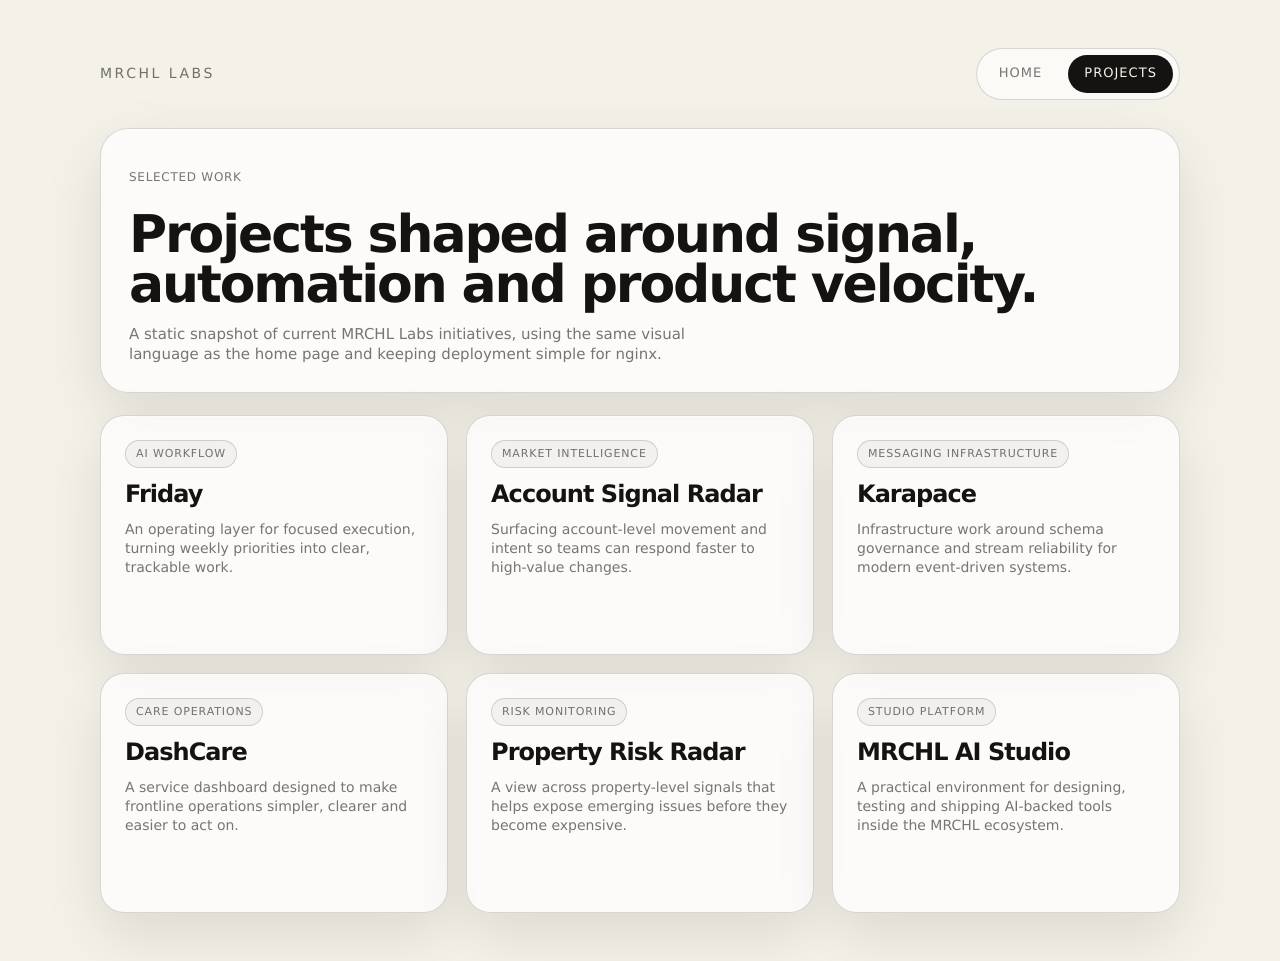
==== projects/index.html @ 1f5a484d "Improve static site and add projects page" ====
<!doctype html>
<html lang="en">
  <head>
    <meta charset="UTF-8" />
    <meta name="viewport" content="width=device-width, initial-scale=1" />
    <meta name="color-scheme" content="light dark" />
    <title>Projects · MRCHL Labs</title>
    <meta
      name="description"
      content="Selected MRCHL Labs projects including Friday, Account Signal Radar, Karapace, DashCare, Property Risk Radar and MRCHL AI Studio."
    />
    <link rel="icon" href="data:image/svg+xml,%3Csvg xmlns='http://www.w3.org/2000/svg' viewBox='0 0 64 64'%3E%3Crect width='64' height='64' rx='16' fill='black'/%3E%3Cpath d='M32 10 L52 24 L44 50 L20 50 L12 24 Z' fill='white' opacity='.92'/%3E%3C/svg%3E" />
    <link rel="stylesheet" href="/style.css" />
  </head>
  <body>
    <div class="noise" aria-hidden="true"></div>
    <main class="page-shell">
      <header class="site-header">
        <p class="site-title">MRCHL Labs</p>
        <nav class="site-nav" aria-label="Primary">
          <a class="nav-link" href="/">Home</a>
          <a class="nav-link is-active" href="/projects/">Projects</a>
        </nav>
      </header>

      <section class="projects-layout" aria-labelledby="projects-title">
        <div class="hero-card">
          <p class="eyebrow">Selected Work</p>
          <h1 class="hero-title" id="projects-title">Projects shaped around signal, automation and product velocity.</h1>
          <p class="hero-copy">
            A static snapshot of current MRCHL Labs initiatives, using the same visual language
            as the home page and keeping deployment simple for nginx.
          </p>
        </div>

        <div class="projects-grid">
          <article class="project-card">
            <div class="project-head">
              <span class="project-tag">AI Workflow</span>
              <h2 class="project-title">Friday</h2>
              <p class="project-copy">
                An operating layer for focused execution, turning weekly priorities into clear,
                trackable work.
              </p>
            </div>
          </article>

          <article class="project-card">
            <div class="project-head">
              <span class="project-tag">Market Intelligence</span>
              <h2 class="project-title">Account Signal Radar</h2>
              <p class="project-copy">
                Surfacing account-level movement and intent so teams can respond faster to high-value changes.
              </p>
            </div>
          </article>

          <article class="project-card">
            <div class="project-head">
              <span class="project-tag">Messaging Infrastructure</span>
              <h2 class="project-title">Karapace</h2>
              <p class="project-copy">
                Infrastructure work around schema governance and stream reliability for modern event-driven systems.
              </p>
            </div>
          </article>

          <article class="project-card">
            <div class="project-head">
              <span class="project-tag">Care Operations</span>
              <h2 class="project-title">DashCare</h2>
              <p class="project-copy">
                A service dashboard designed to make frontline operations simpler, clearer and easier to act on.
              </p>
            </div>
          </article>

          <article class="project-card">
            <div class="project-head">
              <span class="project-tag">Risk Monitoring</span>
              <h2 class="project-title">Property Risk Radar</h2>
              <p class="project-copy">
                A view across property-level signals that helps expose emerging issues before they become expensive.
              </p>
            </div>
          </article>

          <article class="project-card">
            <div class="project-head">
              <span class="project-tag">Studio Platform</span>
              <h2 class="project-title">MRCHL AI Studio</h2>
              <p class="project-copy">
                A practical environment for designing, testing and shipping AI-backed tools inside the MRCHL ecosystem.
              </p>
            </div>
          </article>
        </div>
      </section>
    </main>
  </body>
</html>
---- style.css ----
:root {
  --bg: #f4f1e8;
  --fg: #141311;
  --muted: color-mix(in oklab, var(--fg) 58%, transparent);
  --hairline: color-mix(in oklab, var(--fg) 16%, transparent);
  --card: color-mix(in oklab, white 72%, transparent);
  --cardHover: color-mix(in oklab, white 78%, transparent);
  --shadow: 0 22px 60px color-mix(in oklab, black 10%, transparent);
  --fieldBg: color-mix(in oklab, white 90%, transparent);
  --radius: 18px;
  --focus: 0 0 0 4px color-mix(in oklab, var(--fg) 14%, transparent);
}

@media (prefers-color-scheme: dark) {
  :root {
    --bg: #0c0b0a;
    --fg: #f3f0e8;
    --muted: color-mix(in oklab, var(--fg) 52%, transparent);
    --hairline: color-mix(in oklab, var(--fg) 12%, transparent);
    --card: color-mix(in oklab, var(--fg) 6%, transparent);
    --cardHover: color-mix(in oklab, var(--fg) 9%, transparent);
    --shadow: 0 24px 90px color-mix(in oklab, black 70%, transparent);
    --focus: 0 0 0 4px color-mix(in oklab, var(--fg) 14%, transparent);
    --fieldBg: color-mix(in oklab, var(--fg) 7%, transparent);
  }
}

*,
*::before,
*::after {
  box-sizing: border-box;
}

html,
body {
  min-height: 100%;
}

body {
  margin: 0;
  color: var(--fg);
  background: var(--bg);
  font-family: ui-sans-serif, system-ui, -apple-system, Segoe UI, Roboto, Helvetica, Arial,
    "Apple Color Emoji", "Segoe UI Emoji";
  line-height: 1.35;
  -webkit-font-smoothing: antialiased;
  -moz-osx-font-smoothing: grayscale;
  text-rendering: geometricPrecision;
}

a {
  color: inherit;
  text-decoration: none;
}

.noise {
  position: fixed;
  inset: 0;
  pointer-events: none;
  opacity: 0.02;
  mix-blend-mode: overlay;
  background-image: url("data:image/svg+xml,%3Csvg xmlns='http://www.w3.org/2000/svg' width='180' height='180'%3E%3Cfilter id='n'%3E%3CfeTurbulence type='fractalNoise' baseFrequency='.7' numOctaves='3' stitchTiles='stitch'/%3E%3C/filter%3E%3Crect width='180' height='180' filter='url(%23n)' opacity='.6'/%3E%3C/svg%3E");
}

.page-shell {
  position: relative;
  min-height: 100vh;
  width: min(1080px, calc(100% - 40px));
  margin: 0 auto;
  padding: clamp(28px, 6vw, 48px) 0 48px;
}

.site-header {
  display: flex;
  align-items: center;
  justify-content: space-between;
  gap: 16px;
  margin-bottom: 28px;
}

.site-title {
  margin: 0;
  font-size: 14px;
  letter-spacing: 0.18em;
  text-transform: uppercase;
  color: var(--muted);
}

.site-nav {
  display: inline-flex;
  align-items: center;
  gap: 10px;
  padding: 6px;
  border: 1px solid var(--hairline);
  border-radius: 999px;
  background: color-mix(in oklab, var(--card) 86%, transparent);
  box-shadow: 0 1px 0 color-mix(in oklab, white 30%, transparent) inset;
}

.nav-link {
  display: inline-flex;
  align-items: center;
  justify-content: center;
  min-height: 38px;
  padding: 0 16px;
  border-radius: 999px;
  color: var(--muted);
  font-size: 13px;
  letter-spacing: 0.08em;
  text-transform: uppercase;
  transition:
    background 180ms ease,
    color 180ms ease,
    border-color 180ms ease;
}

.nav-link:hover,
.nav-link:focus-visible {
  color: var(--fg);
  background: color-mix(in oklab, var(--fg) 6%, transparent);
  outline: none;
}

.nav-link.is-active {
  color: var(--bg);
  background: var(--fg);
}

.login {
  min-height: calc(100vh - 162px);
  display: grid;
  place-items: start center;
  padding: clamp(28px, 8vh, 84px) 0 0;
}

.login-card,
.project-card,
.hero-card {
  border: 1px solid var(--hairline);
  background: var(--card);
  box-shadow: 0 1px 0 color-mix(in oklab, white 30%, transparent) inset, var(--shadow);
  color: inherit;
  transition:
    background 180ms ease,
    border-color 180ms ease,
    box-shadow 180ms ease,
    transform 180ms ease;
}

.login-card:hover,
.project-card:hover,
.hero-card:hover {
  background: var(--cardHover);
  border-color: color-mix(in oklab, var(--fg) 20%, transparent);
}

.login-card {
  display: grid;
  align-items: start;
  justify-items: stretch;
  gap: 18px;
  padding: 34px 30px 28px;
  border-radius: 22px;
  outline: none;
  max-width: 440px;
  width: min(440px, 100%);
}

.login-card:focus-within {
  box-shadow: var(--focus), var(--shadow);
}

.brand {
  display: grid;
  grid-template-columns: auto 1fr;
  align-items: center;
  gap: 14px;
}

.brand-text {
  min-width: 0;
}

.pentagon {
  width: 56px;
  height: 56px;
  display: grid;
  place-items: center;
  border-radius: 14px;
  background: color-mix(in oklab, var(--fg) 4%, transparent);
  border: 1px solid var(--hairline);
}

.pentagon svg {
  width: 38px;
  height: 38px;
}

.pentagon-stroke {
  stroke: color-mix(in oklab, var(--fg) 86%, transparent);
  stroke-width: 2.2;
  stroke-linejoin: round;
  filter: drop-shadow(0 12px 26px color-mix(in oklab, black 14%, transparent));
}

.domain {
  margin: 0;
  font-weight: 650;
  letter-spacing: 0.1em;
  text-transform: lowercase;
  font-size: 22px;
}

.hint {
  margin: 6px 0 0;
  color: var(--muted);
  font-size: 13px;
  letter-spacing: 0.02em;
}

.fields {
  width: 100%;
  display: grid;
  gap: 12px;
}

.field {
  display: grid;
  gap: 8px;
}

.label,
.eyebrow {
  color: var(--muted);
  font-size: 12px;
  letter-spacing: 0.06em;
  text-transform: uppercase;
}

.input {
  width: 100%;
  border-radius: 14px;
  border: 1px solid var(--hairline);
  background: var(--fieldBg);
  padding: 12px 14px;
  color: inherit;
  outline: none;
  font-size: 14px;
  letter-spacing: 0.02em;
}

.input::placeholder {
  color: color-mix(in oklab, var(--fg) 40%, transparent);
}

.input:focus-visible {
  box-shadow: var(--focus);
  border-color: color-mix(in oklab, var(--fg) 22%, transparent);
}

.button,
.card-link {
  display: inline-flex;
  align-items: center;
  justify-content: center;
  min-height: 44px;
  border: 1px solid color-mix(in oklab, var(--fg) 22%, transparent);
  background: var(--fg);
  color: var(--bg);
  border-radius: 14px;
  padding: 12px 14px;
  font-size: 13px;
  letter-spacing: 0.1em;
  text-transform: uppercase;
  cursor: pointer;
  outline: none;
}

.button {
  margin-top: 4px;
  width: 100%;
}

.button:hover,
.card-link:hover {
  background: color-mix(in oklab, var(--fg) 92%, white 8%);
}

.button:focus-visible,
.card-link:focus-visible {
  box-shadow: var(--focus), 0 12px 28px color-mix(in oklab, var(--fg) 18%, transparent);
}

.button:active,
.card-link:active,
.project-card:active {
  transform: translateY(0.5px);
}

.projects-layout {
  display: grid;
  gap: 22px;
}

.hero-card {
  display: grid;
  gap: 14px;
  padding: 28px;
  border-radius: 28px;
}

.hero-title {
  margin: 0;
  font-size: clamp(32px, 6vw, 52px);
  letter-spacing: -0.04em;
  line-height: 0.95;
}

.hero-copy {
  margin: 0;
  max-width: 62ch;
  color: var(--muted);
  font-size: 15px;
}

.projects-grid {
  display: grid;
  grid-template-columns: repeat(3, minmax(0, 1fr));
  gap: 18px;
}

.project-card {
  display: grid;
  gap: 18px;
  align-content: start;
  min-height: 240px;
  padding: 24px;
  border-radius: 24px;
}

.project-head {
  display: grid;
  gap: 10px;
}

.project-title {
  margin: 0;
  font-size: 24px;
  letter-spacing: -0.04em;
}

.project-copy {
  margin: 0;
  color: var(--muted);
  font-size: 14px;
}

.project-tag {
  display: inline-flex;
  width: fit-content;
  align-items: center;
  min-height: 28px;
  padding: 0 10px;
  border-radius: 999px;
  border: 1px solid var(--hairline);
  background: color-mix(in oklab, var(--fg) 4%, transparent);
  font-size: 11px;
  letter-spacing: 0.08em;
  text-transform: uppercase;
  color: var(--muted);
}

.project-footer {
  margin-top: auto;
}

@media (max-width: 860px) {
  .projects-grid {
    grid-template-columns: repeat(2, minmax(0, 1fr));
  }
}

@media (max-width: 640px) {
  .page-shell {
    width: min(100% - 24px, 1080px);
    padding-top: 20px;
    padding-bottom: 32px;
  }

  .site-header {
    flex-direction: column;
    align-items: stretch;
  }

  .site-nav {
    justify-content: center;
  }

  .login {
    min-height: auto;
    padding-top: 20px;
  }

  .login-card,
  .hero-card,
  .project-card {
    padding: 22px;
  }

  .projects-grid {
    grid-template-columns: 1fr;
  }
}

@media (prefers-reduced-motion: reduce) {
  .login-card,
  .project-card,
  .hero-card,
  .nav-link {
    transition: none;
  }

  .button:active,
  .card-link:active,
  .project-card:active {
    transform: none;
  }
}
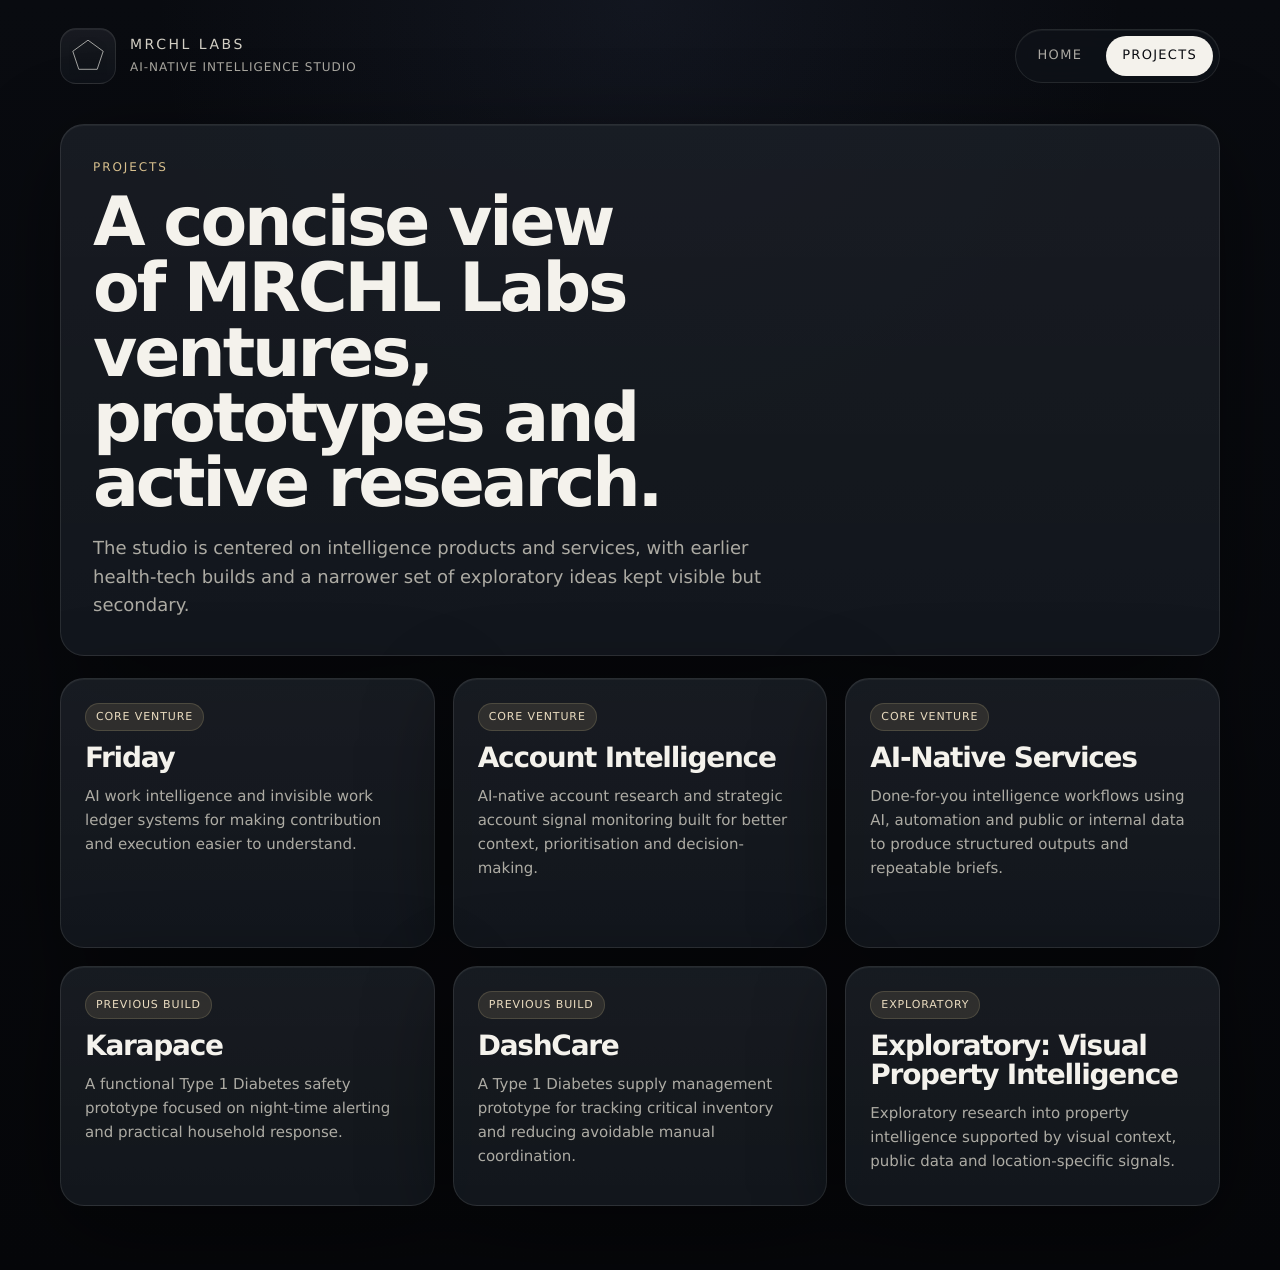
==== commit 2ba2a50f: "Reposition MRCHL Labs site" ====
--- a/projects/index.html
+++ b/projects/index.html
@@ -3,11 +3,11 @@
   <head>
     <meta charset="UTF-8" />
     <meta name="viewport" content="width=device-width, initial-scale=1" />
-    <meta name="color-scheme" content="light dark" />
+    <meta name="color-scheme" content="dark" />
     <title>Projects · MRCHL Labs</title>
     <meta
       name="description"
-      content="Selected MRCHL Labs projects including Friday, Account Signal Radar, Karapace, DashCare, Property Risk Radar and MRCHL AI Studio."
+      content="Current MRCHL Labs ventures and previous builds across AI-native intelligence, health-tech prototypes and exploratory research."
     />
     <link rel="icon" href="data:image/svg+xml,%3Csvg xmlns='http://www.w3.org/2000/svg' viewBox='0 0 64 64'%3E%3Crect width='64' height='64' rx='16' fill='black'/%3E%3Cpath d='M32 10 L52 24 L44 50 L20 50 L12 24 Z' fill='white' opacity='.92'/%3E%3C/svg%3E" />
     <link rel="stylesheet" href="/style.css" />
@@ -16,7 +16,20 @@
     <div class="noise" aria-hidden="true"></div>
     <main class="page-shell">
       <header class="site-header">
-        <p class="site-title">MRCHL Labs</p>
+        <div class="brand-lockup">
+          <span class="brand-mark" aria-hidden="true">
+            <svg viewBox="0 0 120 120" fill="none" xmlns="http://www.w3.org/2000/svg">
+              <path
+                d="M60 10 L108 45 L89 102 L31 102 L12 45 Z"
+                class="pentagon-stroke"
+              />
+            </svg>
+          </span>
+          <div>
+            <p class="site-title">MRCHL Labs</p>
+            <p class="site-subtitle">AI-Native Intelligence Studio</p>
+          </div>
+        </div>
         <nav class="site-nav" aria-label="Primary">
           <a class="nav-link" href="/">Home</a>
           <a class="nav-link is-active" href="/projects/">Projects</a>
@@ -24,73 +37,78 @@
       </header>
 
       <section class="projects-layout" aria-labelledby="projects-title">
-        <div class="hero-card">
-          <p class="eyebrow">Selected Work</p>
-          <h1 class="hero-title" id="projects-title">Projects shaped around signal, automation and product velocity.</h1>
+        <div class="hero-panel hero-panel-projects">
+          <p class="eyebrow">Projects</p>
+          <h1 class="hero-title" id="projects-title">A concise view of MRCHL Labs ventures, prototypes and active research.</h1>
           <p class="hero-copy">
-            A static snapshot of current MRCHL Labs initiatives, using the same visual language
-            as the home page and keeping deployment simple for nginx.
+            The studio is centered on intelligence products and services, with earlier health-tech
+            builds and a narrower set of exploratory ideas kept visible but secondary.
           </p>
         </div>
 
         <div class="projects-grid">
-          <article class="project-card">
+          <article class="project-card project-card-featured">
             <div class="project-head">
-              <span class="project-tag">AI Workflow</span>
+              <span class="project-tag">Core venture</span>
               <h2 class="project-title">Friday</h2>
               <p class="project-copy">
-                An operating layer for focused execution, turning weekly priorities into clear,
-                trackable work.
+                AI work intelligence and invisible work ledger systems for making contribution and
+                execution easier to understand.
+              </p>
+            </div>
+          </article>
+
+          <article class="project-card project-card-featured">
+            <div class="project-head">
+              <span class="project-tag">Core venture</span>
+              <h2 class="project-title">Account Intelligence</h2>
+              <p class="project-copy">
+                AI-native account research and strategic account signal monitoring built for better
+                context, prioritisation and decision-making.
+              </p>
+            </div>
+          </article>
+
+          <article class="project-card project-card-featured">
+            <div class="project-head">
+              <span class="project-tag">Core venture</span>
+              <h2 class="project-title">AI-Native Services</h2>
+              <p class="project-copy">
+                Done-for-you intelligence workflows using AI, automation and public or internal
+                data to produce structured outputs and repeatable briefs.
               </p>
             </div>
           </article>
 
           <article class="project-card">
             <div class="project-head">
-              <span class="project-tag">Market Intelligence</span>
-              <h2 class="project-title">Account Signal Radar</h2>
+              <span class="project-tag">Previous build</span>
+              <h2 class="project-title">Karapace</h2>
               <p class="project-copy">
-                Surfacing account-level movement and intent so teams can respond faster to high-value changes.
+                A functional Type 1 Diabetes safety prototype focused on night-time alerting and
+                practical household response.
               </p>
             </div>
           </article>
 
           <article class="project-card">
             <div class="project-head">
-              <span class="project-tag">Messaging Infrastructure</span>
-              <h2 class="project-title">Karapace</h2>
+              <span class="project-tag">Previous build</span>
+              <h2 class="project-title">DashCare</h2>
               <p class="project-copy">
-                Infrastructure work around schema governance and stream reliability for modern event-driven systems.
+                A Type 1 Diabetes supply management prototype for tracking critical inventory and
+                reducing avoidable manual coordination.
               </p>
             </div>
           </article>
 
           <article class="project-card">
             <div class="project-head">
-              <span class="project-tag">Care Operations</span>
-              <h2 class="project-title">DashCare</h2>
+              <span class="project-tag">Exploratory</span>
+              <h2 class="project-title">Exploratory: Visual Property Intelligence</h2>
               <p class="project-copy">
-                A service dashboard designed to make frontline operations simpler, clearer and easier to act on.
-              </p>
-            </div>
-          </article>
-
-          <article class="project-card">
-            <div class="project-head">
-              <span class="project-tag">Risk Monitoring</span>
-              <h2 class="project-title">Property Risk Radar</h2>
-              <p class="project-copy">
-                A view across property-level signals that helps expose emerging issues before they become expensive.
-              </p>
-            </div>
-          </article>
-
-          <article class="project-card">
-            <div class="project-head">
-              <span class="project-tag">Studio Platform</span>
-              <h2 class="project-title">MRCHL AI Studio</h2>
-              <p class="project-copy">
-                A practical environment for designing, testing and shipping AI-backed tools inside the MRCHL ecosystem.
+                Exploratory research into property intelligence supported by visual context, public
+                data and location-specific signals.
               </p>
             </div>
           </article>
--- a/style.css
+++ b/style.css
@@ -1,28 +1,19 @@
 :root {
-  --bg: #f4f1e8;
-  --fg: #141311;
-  --muted: color-mix(in oklab, var(--fg) 58%, transparent);
-  --hairline: color-mix(in oklab, var(--fg) 16%, transparent);
-  --card: color-mix(in oklab, white 72%, transparent);
-  --cardHover: color-mix(in oklab, white 78%, transparent);
-  --shadow: 0 22px 60px color-mix(in oklab, black 10%, transparent);
-  --fieldBg: color-mix(in oklab, white 90%, transparent);
-  --radius: 18px;
-  --focus: 0 0 0 4px color-mix(in oklab, var(--fg) 14%, transparent);
-}
-
-@media (prefers-color-scheme: dark) {
-  :root {
-    --bg: #0c0b0a;
-    --fg: #f3f0e8;
-    --muted: color-mix(in oklab, var(--fg) 52%, transparent);
-    --hairline: color-mix(in oklab, var(--fg) 12%, transparent);
-    --card: color-mix(in oklab, var(--fg) 6%, transparent);
-    --cardHover: color-mix(in oklab, var(--fg) 9%, transparent);
-    --shadow: 0 24px 90px color-mix(in oklab, black 70%, transparent);
-    --focus: 0 0 0 4px color-mix(in oklab, var(--fg) 14%, transparent);
-    --fieldBg: color-mix(in oklab, var(--fg) 7%, transparent);
-  }
+  --bg: #06070a;
+  --bg-soft: #0d1016;
+  --panel: rgba(17, 21, 29, 0.82);
+  --panel-strong: rgba(19, 24, 33, 0.96);
+  --panel-alt: rgba(11, 14, 21, 0.72);
+  --fg: #f4f2ec;
+  --muted: rgba(233, 228, 216, 0.72);
+  --muted-strong: rgba(233, 228, 216, 0.9);
+  --hairline: rgba(244, 242, 236, 0.1);
+  --hairline-strong: rgba(244, 242, 236, 0.18);
+  --accent: #d8c08e;
+  --accent-soft: rgba(216, 192, 142, 0.12);
+  --shadow: 0 24px 90px rgba(0, 0, 0, 0.45);
+  --focus: 0 0 0 4px rgba(216, 192, 142, 0.18);
+  --radius: 24px;
 }
 
 *,
@@ -39,10 +30,12 @@
 body {
   margin: 0;
   color: var(--fg);
-  background: var(--bg);
-  font-family: ui-sans-serif, system-ui, -apple-system, Segoe UI, Roboto, Helvetica, Arial,
-    "Apple Color Emoji", "Segoe UI Emoji";
-  line-height: 1.35;
+  background:
+    radial-gradient(circle at top, rgba(66, 79, 112, 0.16), transparent 34%),
+    linear-gradient(180deg, #090b10 0%, #06070a 100%);
+  font-family: ui-sans-serif, system-ui, -apple-system, BlinkMacSystemFont, "Segoe UI",
+    sans-serif;
+  line-height: 1.45;
   -webkit-font-smoothing: antialiased;
   -moz-osx-font-smoothing: grayscale;
   text-rendering: geometricPrecision;
@@ -57,56 +50,107 @@
   position: fixed;
   inset: 0;
   pointer-events: none;
-  opacity: 0.02;
-  mix-blend-mode: overlay;
-  background-image: url("data:image/svg+xml,%3Csvg xmlns='http://www.w3.org/2000/svg' width='180' height='180'%3E%3Cfilter id='n'%3E%3CfeTurbulence type='fractalNoise' baseFrequency='.7' numOctaves='3' stitchTiles='stitch'/%3E%3C/filter%3E%3Crect width='180' height='180' filter='url(%23n)' opacity='.6'/%3E%3C/svg%3E");
+  opacity: 0.05;
+  mix-blend-mode: soft-light;
+  background-image: url("data:image/svg+xml,%3Csvg xmlns='http://www.w3.org/2000/svg' width='180' height='180'%3E%3Cfilter id='n'%3E%3CfeTurbulence type='fractalNoise' baseFrequency='.72' numOctaves='3' stitchTiles='stitch'/%3E%3C/filter%3E%3Crect width='180' height='180' filter='url(%23n)' opacity='.55'/%3E%3C/svg%3E");
 }
 
 .page-shell {
   position: relative;
+  width: min(1160px, calc(100% - 40px));
+  margin: 0 auto;
+  padding: 28px 0 64px;
+}
+
+.page-shell-home {
+  padding-bottom: 88px;
+}
+
+.page-shell-404 {
   min-height: 100vh;
-  width: min(1080px, calc(100% - 40px));
-  margin: 0 auto;
-  padding: clamp(28px, 6vw, 48px) 0 48px;
 }
 
 .site-header {
   display: flex;
   align-items: center;
   justify-content: space-between;
-  gap: 16px;
-  margin-bottom: 28px;
+  gap: 20px;
+  margin-bottom: 40px;
+}
+
+.brand-lockup {
+  display: flex;
+  align-items: center;
+  gap: 14px;
+}
+
+.brand-mark {
+  width: 56px;
+  height: 56px;
+  display: grid;
+  place-items: center;
+  border-radius: 16px;
+  border: 1px solid var(--hairline);
+  background:
+    linear-gradient(180deg, rgba(255, 255, 255, 0.06), rgba(255, 255, 255, 0.02)),
+    var(--panel-alt);
+  box-shadow: inset 0 1px 0 rgba(255, 255, 255, 0.06);
+}
+
+.brand-mark svg {
+  width: 38px;
+  height: 38px;
+}
+
+.pentagon-stroke {
+  stroke: rgba(244, 242, 236, 0.92);
+  stroke-width: 2.2;
+  stroke-linejoin: round;
+  filter: drop-shadow(0 12px 26px rgba(0, 0, 0, 0.18));
+}
+
+.site-title,
+.site-subtitle {
+  margin: 0;
 }
 
 .site-title {
-  margin: 0;
   font-size: 14px;
   letter-spacing: 0.18em;
   text-transform: uppercase;
+  color: var(--muted-strong);
+}
+
+.site-subtitle {
+  margin-top: 4px;
   color: var(--muted);
+  font-size: 12px;
+  letter-spacing: 0.08em;
+  text-transform: uppercase;
 }
 
 .site-nav {
   display: inline-flex;
   align-items: center;
-  gap: 10px;
+  gap: 8px;
   padding: 6px;
   border: 1px solid var(--hairline);
   border-radius: 999px;
-  background: color-mix(in oklab, var(--card) 86%, transparent);
-  box-shadow: 0 1px 0 color-mix(in oklab, white 30%, transparent) inset;
+  background: rgba(15, 18, 25, 0.78);
+  backdrop-filter: blur(14px);
+  box-shadow: inset 0 1px 0 rgba(255, 255, 255, 0.05);
 }
 
 .nav-link {
   display: inline-flex;
   align-items: center;
   justify-content: center;
-  min-height: 38px;
+  min-height: 40px;
   padding: 0 16px;
   border-radius: 999px;
   color: var(--muted);
   font-size: 13px;
-  letter-spacing: 0.08em;
+  letter-spacing: 0.1em;
   text-transform: uppercase;
   transition:
     background 180ms ease,
@@ -117,210 +161,172 @@
 .nav-link:hover,
 .nav-link:focus-visible {
   color: var(--fg);
-  background: color-mix(in oklab, var(--fg) 6%, transparent);
+  background: rgba(255, 255, 255, 0.06);
   outline: none;
 }
 
 .nav-link.is-active {
-  color: var(--bg);
+  color: #090b10;
   background: var(--fg);
 }
 
-.login {
-  min-height: calc(100vh - 162px);
-  display: grid;
-  place-items: start center;
-  padding: clamp(28px, 8vh, 84px) 0 0;
-}
-
-.login-card,
+.hero {
+  display: grid;
+  grid-template-columns: minmax(0, 1.3fr) minmax(280px, 0.7fr);
+  gap: 20px;
+  align-items: stretch;
+  margin-bottom: 26px;
+}
+
+.hero-404 {
+  grid-template-columns: minmax(0, 760px);
+}
+
+.hero-panel,
+.hero-sidecard,
 .project-card,
-.hero-card {
+.narrative-card,
+.capability-card {
   border: 1px solid var(--hairline);
-  background: var(--card);
-  box-shadow: 0 1px 0 color-mix(in oklab, white 30%, transparent) inset, var(--shadow);
-  color: inherit;
-  transition:
-    background 180ms ease,
-    border-color 180ms ease,
-    box-shadow 180ms ease,
-    transform 180ms ease;
-}
-
-.login-card:hover,
-.project-card:hover,
-.hero-card:hover {
-  background: var(--cardHover);
-  border-color: color-mix(in oklab, var(--fg) 20%, transparent);
-}
-
-.login-card {
-  display: grid;
-  align-items: start;
-  justify-items: stretch;
-  gap: 18px;
-  padding: 34px 30px 28px;
-  border-radius: 22px;
-  outline: none;
-  max-width: 440px;
-  width: min(440px, 100%);
-}
-
-.login-card:focus-within {
-  box-shadow: var(--focus), var(--shadow);
-}
-
-.brand {
-  display: grid;
-  grid-template-columns: auto 1fr;
-  align-items: center;
-  gap: 14px;
-}
-
-.brand-text {
-  min-width: 0;
-}
-
-.pentagon {
-  width: 56px;
-  height: 56px;
-  display: grid;
-  place-items: center;
-  border-radius: 14px;
-  background: color-mix(in oklab, var(--fg) 4%, transparent);
-  border: 1px solid var(--hairline);
-}
-
-.pentagon svg {
-  width: 38px;
-  height: 38px;
-}
-
-.pentagon-stroke {
-  stroke: color-mix(in oklab, var(--fg) 86%, transparent);
-  stroke-width: 2.2;
-  stroke-linejoin: round;
-  filter: drop-shadow(0 12px 26px color-mix(in oklab, black 14%, transparent));
-}
-
-.domain {
-  margin: 0;
-  font-weight: 650;
-  letter-spacing: 0.1em;
-  text-transform: lowercase;
-  font-size: 22px;
-}
-
-.hint {
-  margin: 6px 0 0;
+  border-radius: var(--radius);
+  background:
+    linear-gradient(180deg, rgba(255, 255, 255, 0.04), rgba(255, 255, 255, 0.015)),
+    var(--panel);
+  box-shadow:
+    inset 0 1px 0 rgba(255, 255, 255, 0.05),
+    var(--shadow);
+}
+
+.hero-panel,
+.hero-sidecard,
+.narrative-card {
+  padding: 30px;
+}
+
+.hero-panel-projects {
+  padding: 34px 32px;
+}
+
+.eyebrow {
+  margin: 0 0 14px;
+  color: var(--accent);
+  font-size: 12px;
+  letter-spacing: 0.16em;
+  text-transform: uppercase;
+}
+
+.hero-title,
+.section-title,
+.project-title {
+  margin: 0;
+  letter-spacing: -0.045em;
+}
+
+.hero-title {
+  font-size: clamp(34px, 6vw, 68px);
+  line-height: 0.96;
+  max-width: 12ch;
+}
+
+.hero-title-home {
+  max-width: 10ch;
+}
+
+.hero-copy,
+.project-copy,
+.section-copy,
+.long-copy {
   color: var(--muted);
-  font-size: 13px;
-  letter-spacing: 0.02em;
-}
-
-.fields {
-  width: 100%;
-  display: grid;
+}
+
+.hero-copy {
+  margin: 18px 0 0;
+  max-width: 62ch;
+  font-size: 18px;
+  line-height: 1.6;
+}
+
+.hero-copy-home {
+  max-width: 58ch;
+}
+
+.hero-actions {
+  display: flex;
+  flex-wrap: wrap;
   gap: 12px;
-}
-
-.field {
-  display: grid;
-  gap: 8px;
-}
-
-.label,
-.eyebrow {
-  color: var(--muted);
-  font-size: 12px;
-  letter-spacing: 0.06em;
-  text-transform: uppercase;
-}
-
-.input {
-  width: 100%;
-  border-radius: 14px;
-  border: 1px solid var(--hairline);
-  background: var(--fieldBg);
-  padding: 12px 14px;
-  color: inherit;
-  outline: none;
-  font-size: 14px;
-  letter-spacing: 0.02em;
-}
-
-.input::placeholder {
-  color: color-mix(in oklab, var(--fg) 40%, transparent);
-}
-
-.input:focus-visible {
-  box-shadow: var(--focus);
-  border-color: color-mix(in oklab, var(--fg) 22%, transparent);
-}
-
-.button,
-.card-link {
+  margin-top: 24px;
+}
+
+.button {
   display: inline-flex;
   align-items: center;
   justify-content: center;
-  min-height: 44px;
-  border: 1px solid color-mix(in oklab, var(--fg) 22%, transparent);
+  min-height: 46px;
+  padding: 0 18px;
+  border: 1px solid rgba(244, 242, 236, 0.14);
+  border-radius: 999px;
   background: var(--fg);
-  color: var(--bg);
-  border-radius: 14px;
-  padding: 12px 14px;
+  color: #090b10;
   font-size: 13px;
   letter-spacing: 0.1em;
   text-transform: uppercase;
-  cursor: pointer;
+  transition:
+    transform 180ms ease,
+    box-shadow 180ms ease,
+    background 180ms ease;
+}
+
+.button:hover,
+.button:focus-visible {
+  background: #ffffff;
+  box-shadow: var(--focus);
   outline: none;
 }
 
-.button {
-  margin-top: 4px;
-  width: 100%;
-}
-
-.button:hover,
-.card-link:hover {
-  background: color-mix(in oklab, var(--fg) 92%, white 8%);
-}
-
-.button:focus-visible,
-.card-link:focus-visible {
-  box-shadow: var(--focus), 0 12px 28px color-mix(in oklab, var(--fg) 18%, transparent);
-}
-
-.button:active,
-.card-link:active,
-.project-card:active {
-  transform: translateY(0.5px);
+.button:active {
+  transform: translateY(1px);
+}
+
+.button-inline {
+  width: auto;
+}
+
+.signal-list {
+  margin: 0;
+  padding-left: 18px;
+  display: grid;
+  gap: 14px;
+  color: var(--muted-strong);
+  font-size: 14px;
+}
+
+.content-section {
+  margin-top: 24px;
+}
+
+.section-heading {
+  display: grid;
+  gap: 10px;
+  margin-bottom: 18px;
+}
+
+.section-title {
+  font-size: clamp(30px, 4vw, 46px);
+  line-height: 1.02;
+  max-width: 16ch;
+}
+
+.section-copy,
+.long-copy {
+  margin: 0;
+  max-width: 68ch;
+  font-size: 16px;
+  line-height: 1.7;
 }
 
 .projects-layout {
   display: grid;
   gap: 22px;
-}
-
-.hero-card {
-  display: grid;
-  gap: 14px;
-  padding: 28px;
-  border-radius: 28px;
-}
-
-.hero-title {
-  margin: 0;
-  font-size: clamp(32px, 6vw, 52px);
-  letter-spacing: -0.04em;
-  line-height: 0.95;
-}
-
-.hero-copy {
-  margin: 0;
-  max-width: 62ch;
-  color: var(--muted);
-  font-size: 15px;
 }
 
 .projects-grid {
@@ -329,30 +335,47 @@
   gap: 18px;
 }
 
+.projects-grid-secondary {
+  grid-template-columns: repeat(2, minmax(0, 1fr));
+}
+
 .project-card {
   display: grid;
-  gap: 18px;
   align-content: start;
   min-height: 240px;
   padding: 24px;
-  border-radius: 24px;
+  transition:
+    transform 180ms ease,
+    border-color 180ms ease,
+    background 180ms ease;
+}
+
+.project-card:hover {
+  transform: translateY(-2px);
+  border-color: var(--hairline-strong);
+  background:
+    linear-gradient(180deg, rgba(255, 255, 255, 0.06), rgba(255, 255, 255, 0.02)),
+    var(--panel-strong);
+}
+
+.project-card-featured {
+  min-height: 270px;
 }
 
 .project-head {
   display: grid;
-  gap: 10px;
+  gap: 12px;
 }
 
 .project-title {
-  margin: 0;
-  font-size: 24px;
-  letter-spacing: -0.04em;
+  font-size: 28px;
+  line-height: 1.04;
 }
 
 .project-copy {
   margin: 0;
-  color: var(--muted);
-  font-size: 14px;
+  font-size: 15px;
+  line-height: 1.6;
 }
 
 .project-tag {
@@ -362,67 +385,106 @@
   min-height: 28px;
   padding: 0 10px;
   border-radius: 999px;
-  border: 1px solid var(--hairline);
-  background: color-mix(in oklab, var(--fg) 4%, transparent);
+  border: 1px solid rgba(216, 192, 142, 0.18);
+  background: var(--accent-soft);
+  color: #eadcc0;
   font-size: 11px;
   letter-spacing: 0.08em;
   text-transform: uppercase;
-  color: var(--muted);
-}
-
-.project-footer {
-  margin-top: auto;
-}
-
-@media (max-width: 860px) {
-  .projects-grid {
+}
+
+.capability-grid {
+  display: grid;
+  grid-template-columns: repeat(3, minmax(0, 1fr));
+  gap: 16px;
+}
+
+.capability-card {
+  padding: 22px 20px;
+  color: var(--muted-strong);
+  font-size: 15px;
+  line-height: 1.5;
+}
+
+@media (max-width: 980px) {
+  .hero,
+  .projects-grid,
+  .capability-grid,
+  .projects-grid-secondary {
     grid-template-columns: repeat(2, minmax(0, 1fr));
   }
-}
-
-@media (max-width: 640px) {
+
+  .hero {
+    align-items: start;
+  }
+
+  .hero-panel {
+    grid-column: 1 / -1;
+  }
+
+  .hero-sidecard {
+    grid-column: 1 / -1;
+  }
+}
+
+@media (max-width: 720px) {
   .page-shell {
-    width: min(100% - 24px, 1080px);
+    width: min(100% - 24px, 1160px);
     padding-top: 20px;
-    padding-bottom: 32px;
+    padding-bottom: 40px;
   }
 
   .site-header {
     flex-direction: column;
     align-items: stretch;
+    margin-bottom: 24px;
   }
 
   .site-nav {
     justify-content: center;
   }
 
-  .login {
-    min-height: auto;
-    padding-top: 20px;
-  }
-
-  .login-card,
-  .hero-card,
+  .hero,
+  .projects-grid,
+  .projects-grid-secondary,
+  .capability-grid {
+    grid-template-columns: 1fr;
+  }
+
+  .hero-panel,
+  .hero-sidecard,
+  .project-card,
+  .narrative-card,
+  .capability-card {
+    padding: 22px;
+  }
+
+  .hero-title {
+    max-width: none;
+    font-size: clamp(32px, 10vw, 46px);
+  }
+
+  .section-title {
+    max-width: none;
+    font-size: clamp(28px, 8vw, 38px);
+  }
+
+  .hero-copy,
+  .section-copy,
+  .long-copy {
+    font-size: 15px;
+  }
+}
+
+@media (prefers-reduced-motion: reduce) {
+  .nav-link,
+  .button,
   .project-card {
-    padding: 22px;
-  }
-
-  .projects-grid {
-    grid-template-columns: 1fr;
-  }
-}
-
-@media (prefers-reduced-motion: reduce) {
-  .login-card,
-  .project-card,
-  .hero-card,
-  .nav-link {
     transition: none;
   }
 
   .button:active,
-  .card-link:active,
-  .project-card:active {
+  .project-card:hover {
     transform: none;
   }
 }
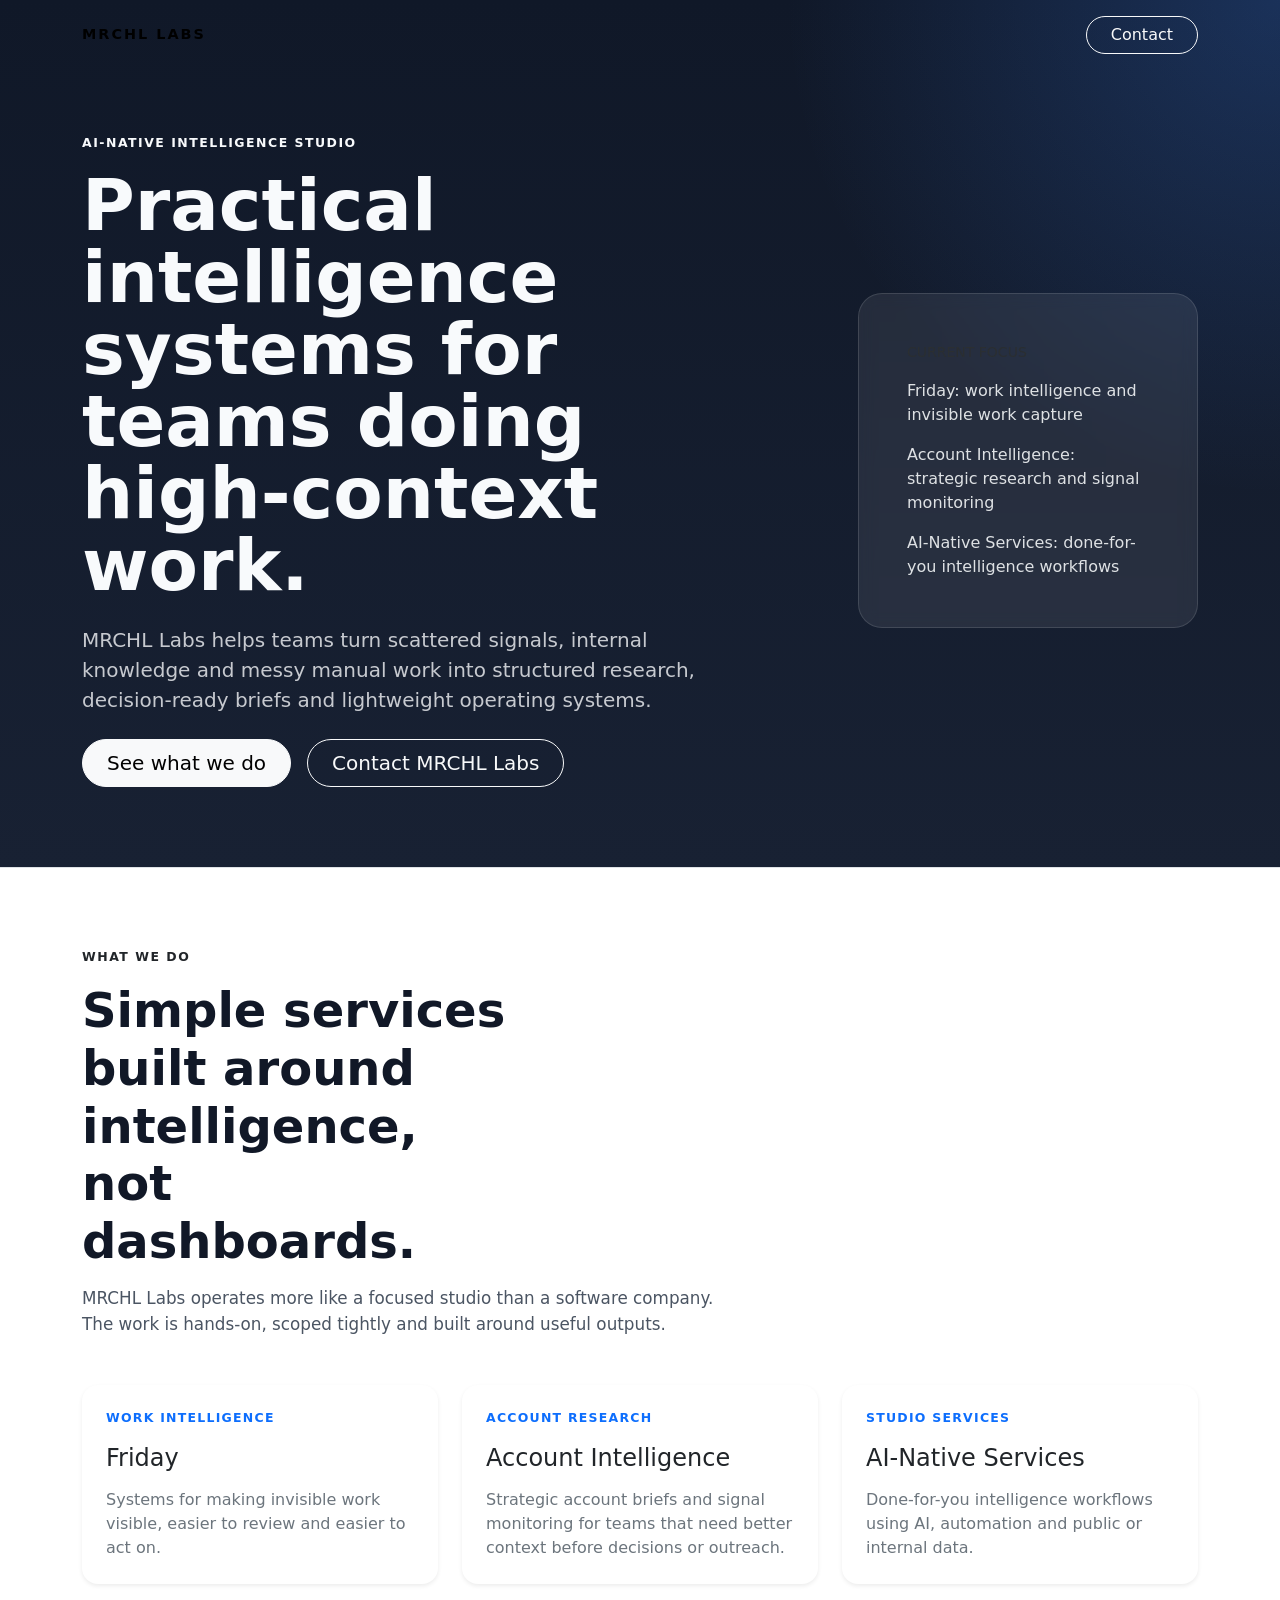
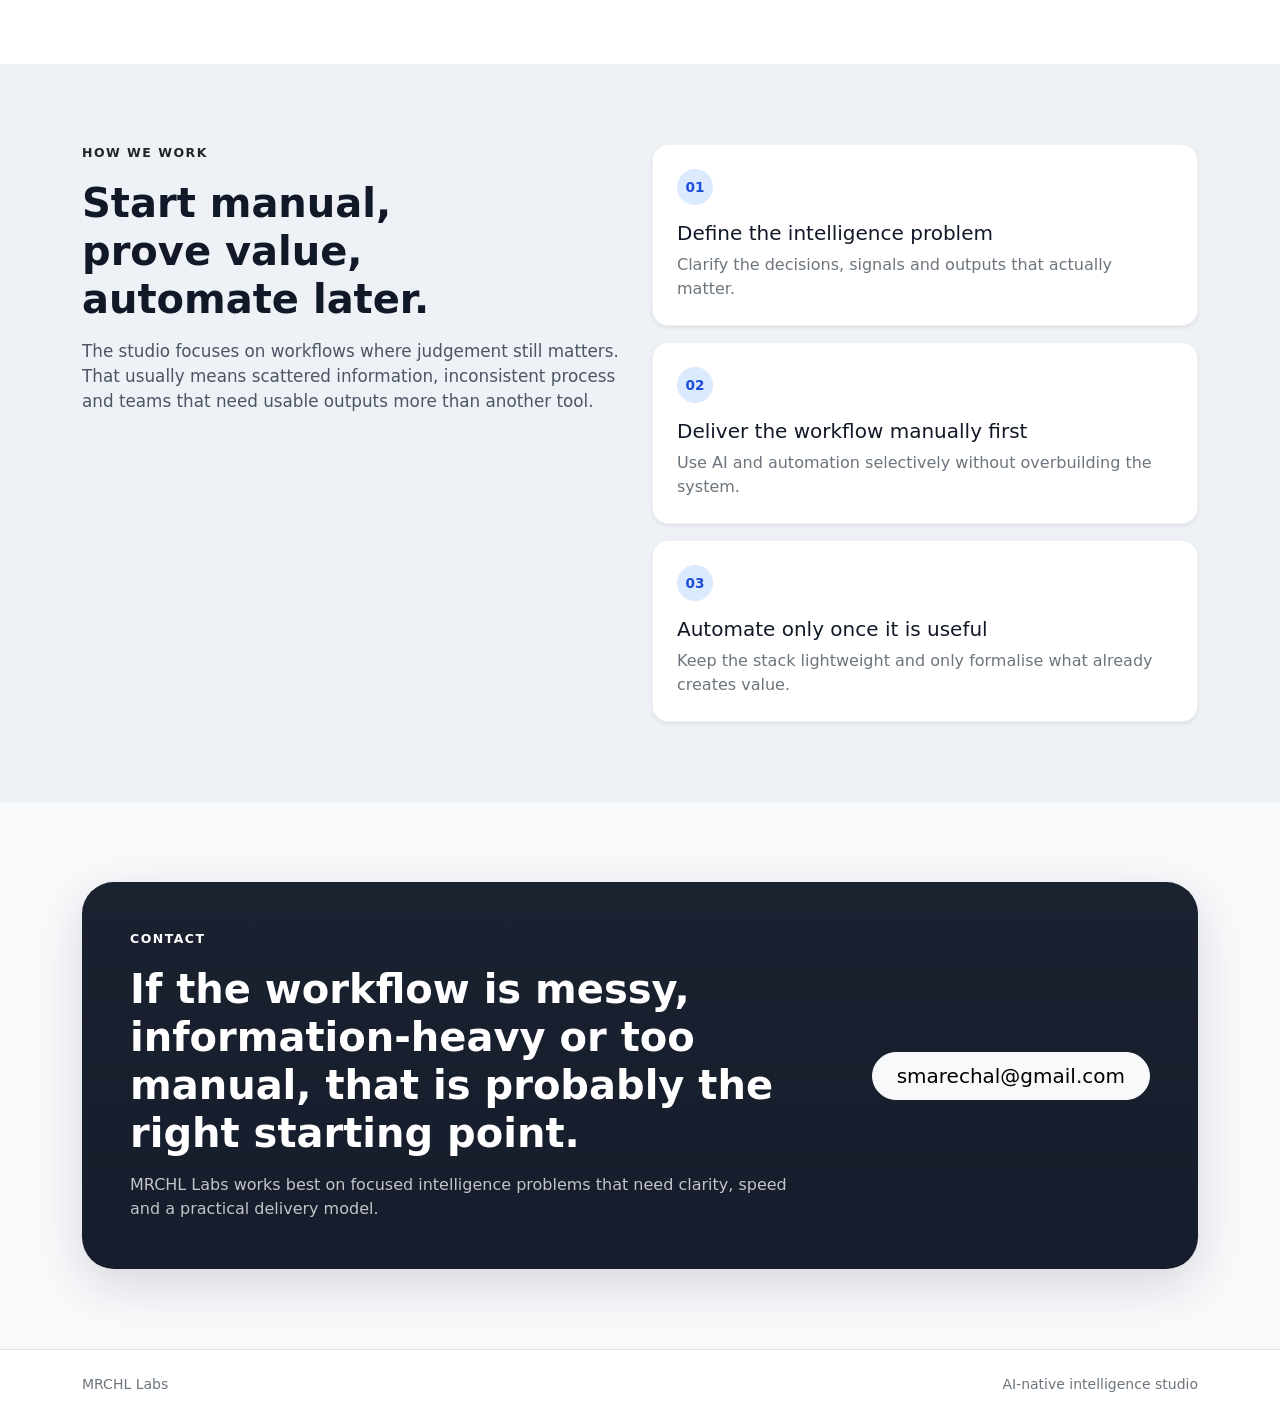
==== commit f5780697: "Simplify site with Bootstrap homepage" ====
--- a/projects/index.html
+++ b/projects/index.html
@@ -2,118 +2,11 @@
 <html lang="en">
   <head>
     <meta charset="UTF-8" />
+    <meta http-equiv="refresh" content="0; url=/" />
     <meta name="viewport" content="width=device-width, initial-scale=1" />
-    <meta name="color-scheme" content="dark" />
-    <title>Projects · MRCHL Labs</title>
-    <meta
-      name="description"
-      content="Current MRCHL Labs ventures and previous builds across AI-native intelligence, health-tech prototypes and exploratory research."
-    />
-    <link rel="icon" href="data:image/svg+xml,%3Csvg xmlns='http://www.w3.org/2000/svg' viewBox='0 0 64 64'%3E%3Crect width='64' height='64' rx='16' fill='black'/%3E%3Cpath d='M32 10 L52 24 L44 50 L20 50 L12 24 Z' fill='white' opacity='.92'/%3E%3C/svg%3E" />
-    <link rel="stylesheet" href="/style.css" />
+    <title>Redirecting · MRCHL Labs</title>
   </head>
   <body>
-    <div class="noise" aria-hidden="true"></div>
-    <main class="page-shell">
-      <header class="site-header">
-        <div class="brand-lockup">
-          <span class="brand-mark" aria-hidden="true">
-            <svg viewBox="0 0 120 120" fill="none" xmlns="http://www.w3.org/2000/svg">
-              <path
-                d="M60 10 L108 45 L89 102 L31 102 L12 45 Z"
-                class="pentagon-stroke"
-              />
-            </svg>
-          </span>
-          <div>
-            <p class="site-title">MRCHL Labs</p>
-            <p class="site-subtitle">AI-Native Intelligence Studio</p>
-          </div>
-        </div>
-        <nav class="site-nav" aria-label="Primary">
-          <a class="nav-link" href="/">Home</a>
-          <a class="nav-link is-active" href="/projects/">Projects</a>
-        </nav>
-      </header>
-
-      <section class="projects-layout" aria-labelledby="projects-title">
-        <div class="hero-panel hero-panel-projects">
-          <p class="eyebrow">Projects</p>
-          <h1 class="hero-title" id="projects-title">A concise view of MRCHL Labs ventures, prototypes and active research.</h1>
-          <p class="hero-copy">
-            The studio is centered on intelligence products and services, with earlier health-tech
-            builds and a narrower set of exploratory ideas kept visible but secondary.
-          </p>
-        </div>
-
-        <div class="projects-grid">
-          <article class="project-card project-card-featured">
-            <div class="project-head">
-              <span class="project-tag">Core venture</span>
-              <h2 class="project-title">Friday</h2>
-              <p class="project-copy">
-                AI work intelligence and invisible work ledger systems for making contribution and
-                execution easier to understand.
-              </p>
-            </div>
-          </article>
-
-          <article class="project-card project-card-featured">
-            <div class="project-head">
-              <span class="project-tag">Core venture</span>
-              <h2 class="project-title">Account Intelligence</h2>
-              <p class="project-copy">
-                AI-native account research and strategic account signal monitoring built for better
-                context, prioritisation and decision-making.
-              </p>
-            </div>
-          </article>
-
-          <article class="project-card project-card-featured">
-            <div class="project-head">
-              <span class="project-tag">Core venture</span>
-              <h2 class="project-title">AI-Native Services</h2>
-              <p class="project-copy">
-                Done-for-you intelligence workflows using AI, automation and public or internal
-                data to produce structured outputs and repeatable briefs.
-              </p>
-            </div>
-          </article>
-
-          <article class="project-card">
-            <div class="project-head">
-              <span class="project-tag">Previous build</span>
-              <h2 class="project-title">Karapace</h2>
-              <p class="project-copy">
-                A functional Type 1 Diabetes safety prototype focused on night-time alerting and
-                practical household response.
-              </p>
-            </div>
-          </article>
-
-          <article class="project-card">
-            <div class="project-head">
-              <span class="project-tag">Previous build</span>
-              <h2 class="project-title">DashCare</h2>
-              <p class="project-copy">
-                A Type 1 Diabetes supply management prototype for tracking critical inventory and
-                reducing avoidable manual coordination.
-              </p>
-            </div>
-          </article>
-
-          <article class="project-card">
-            <div class="project-head">
-              <span class="project-tag">Exploratory</span>
-              <h2 class="project-title">Exploratory: Visual Property Intelligence</h2>
-              <p class="project-copy">
-                Exploratory research into property intelligence supported by visual context, public
-                data and location-specific signals.
-              </p>
-            </div>
-          </article>
-        </div>
-      </section>
-    </main>
+    <p><a href="/">Return to MRCHL Labs</a></p>
   </body>
 </html>
